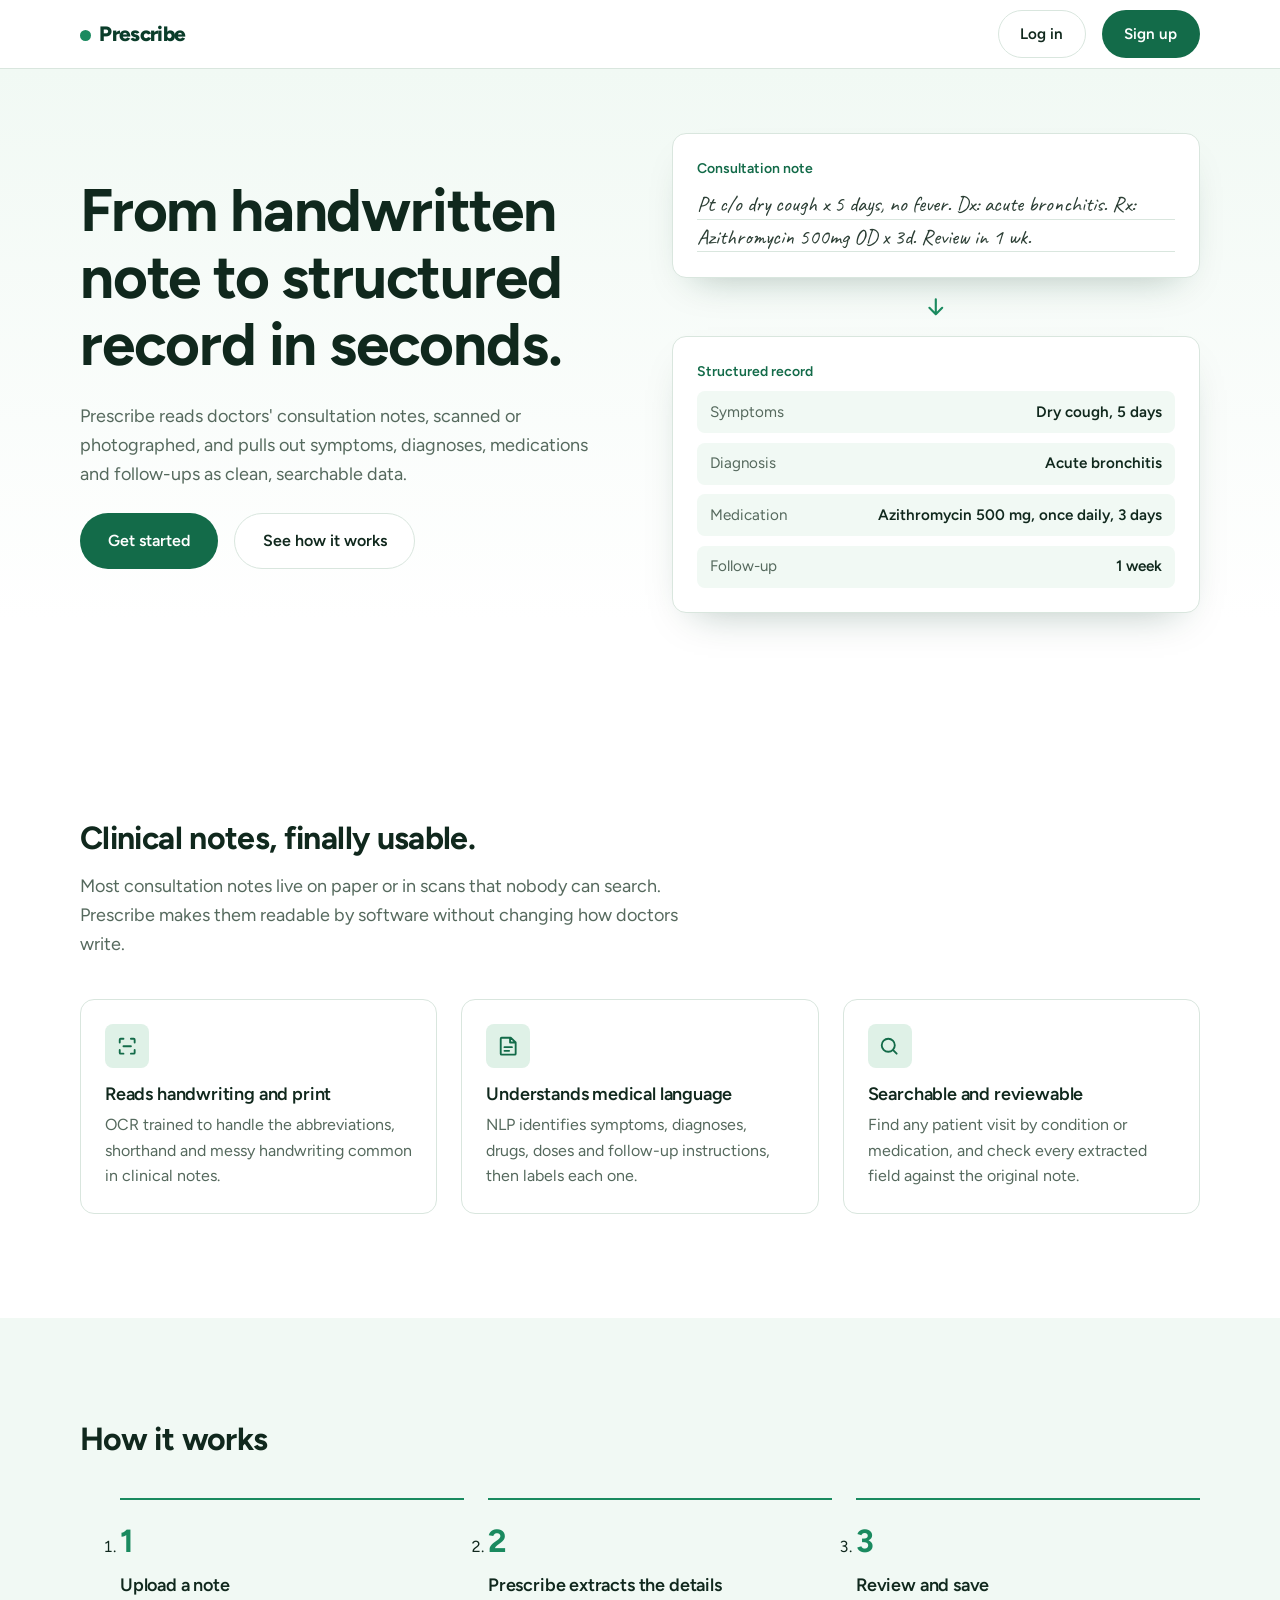
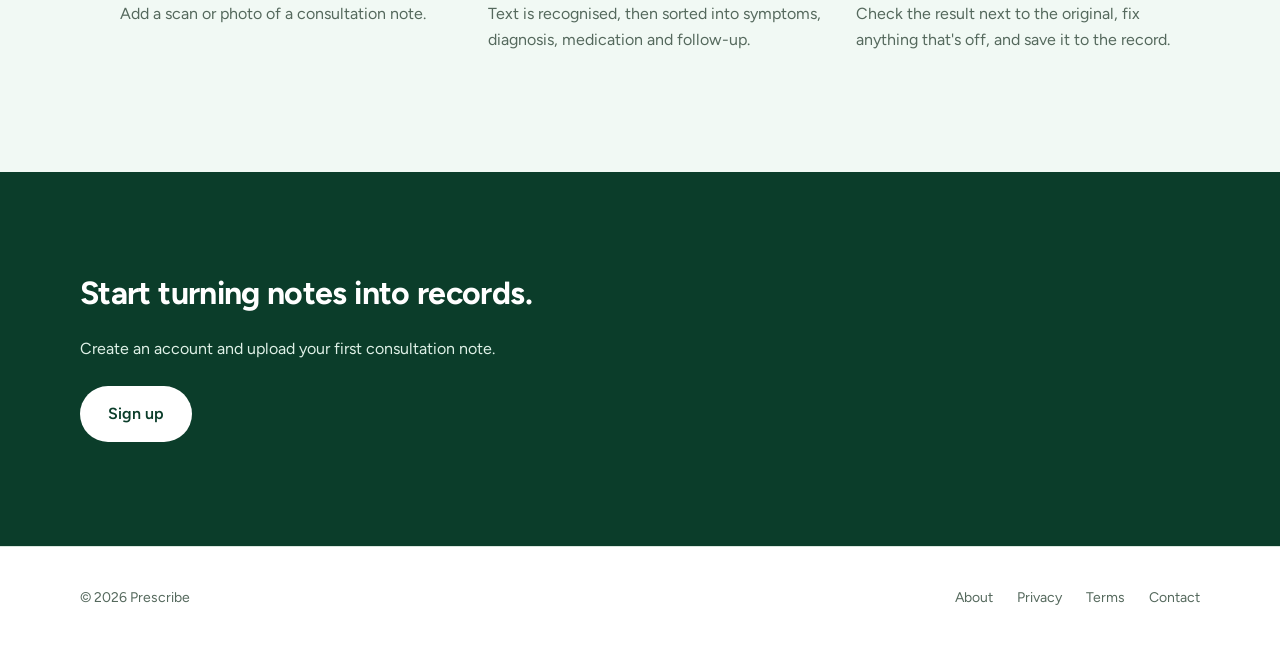
==== frontend/index.html @ 0b081e6a "added frontend pages" ====
<!DOCTYPE html>
<html lang="en">
<head>
  <meta charset="UTF-8">
  <meta name="viewport" content="width=device-width, initial-scale=1">
  <title>Prescribe — Turn consultation notes into structured data</title>
  <meta name="description" content="Prescribe reads doctors' consultation notes with OCR and NLP and turns them into clean, structured records.">
  <link rel="preconnect" href="https://fonts.googleapis.com">
  <link rel="preconnect" href="https://fonts.gstatic.com" crossorigin>
  <link href="https://fonts.googleapis.com/css2?family=Caveat:wght@500&family=Figtree:wght@400;500;600;700;800&display=swap" rel="stylesheet">
  <link rel="stylesheet" href="styles/main.css">
</head>
<body>

  <header class="site-header">
    <div class="container site-header__inner">
      <a href="index.html" class="brand">Prescribe</a>
      <div class="cluster">
        <a href="login.html" class="btn btn--ghost">Log in</a>
        <a href="signup.html" class="btn btn--primary">Sign up</a>
      </div>
    </div>
  </header>

  <main>
    <section class="hero">
      <div class="container hero__grid">
        <div class="hero__copy">
          <h1>From handwritten note to structured record in seconds.</h1>
          <p class="lead">Prescribe reads doctors' consultation notes, scanned or photographed, and pulls out symptoms, diagnoses, medications and follow-ups as clean, searchable data.</p>
          <div class="cluster">
            <a href="signup.html" class="btn btn--primary btn--lg">Get started</a>
            <a href="#how-it-works" class="btn btn--ghost btn--lg">See how it works</a>
          </div>
        </div>

        <div class="demo" aria-label="Example of a consultation note converted to structured fields">
          <div class="demo__panel">
            <p class="demo__label">Consultation note</p>
            <p class="demo__note">Pt c/o dry cough x 5 days, no fever. Dx: acute bronchitis. Rx: Azithromycin 500mg OD x 3d. Review in 1 wk.</p>
          </div>
          <svg class="demo__arrow" viewBox="0 0 24 24" fill="none" stroke="currentColor" stroke-width="2" stroke-linecap="round" stroke-linejoin="round" aria-hidden="true"><path d="M12 5v14M6 13l6 6 6-6"/></svg>
          <div class="demo__panel">
            <p class="demo__label">Structured record</p>
            <div class="demo__fields">
              <div class="demo__field"><span>Symptoms</span><span>Dry cough, 5 days</span></div>
              <div class="demo__field"><span>Diagnosis</span><span>Acute bronchitis</span></div>
              <div class="demo__field"><span>Medication</span><span>Azithromycin 500 mg, once daily, 3 days</span></div>
              <div class="demo__field"><span>Follow-up</span><span>1 week</span></div>
            </div>
          </div>
        </div>
      </div>
    </section>

    <section class="section" id="about">
      <div class="container">
        <div class="section__head">
          <h2>Clinical notes, finally usable.</h2>
          <p class="lead">Most consultation notes live on paper or in scans that nobody can search. Prescribe makes them readable by software without changing how doctors write.</p>
        </div>
        <div class="grid grid--3">
          <article class="card">
            <div class="icon-badge">
              <svg viewBox="0 0 24 24" fill="none" stroke="currentColor" stroke-width="2" stroke-linecap="round" stroke-linejoin="round" aria-hidden="true"><path d="M4 8V5a1 1 0 0 1 1-1h3M16 4h3a1 1 0 0 1 1 1v3M20 16v3a1 1 0 0 1-1 1h-3M8 20H5a1 1 0 0 1-1-1v-3M8 12h8"/></svg>
            </div>
            <h3>Reads handwriting and print</h3>
            <p>OCR trained to handle the abbreviations, shorthand and messy handwriting common in clinical notes.</p>
          </article>
          <article class="card">
            <div class="icon-badge">
              <svg viewBox="0 0 24 24" fill="none" stroke="currentColor" stroke-width="2" stroke-linecap="round" stroke-linejoin="round" aria-hidden="true"><path d="M9 3H5a1 1 0 0 0-1 1v16a1 1 0 0 0 1 1h14a1 1 0 0 0 1-1V8l-5-5H9zM14 3v5h5M8 13h8M8 17h5"/></svg>
            </div>
            <h3>Understands medical language</h3>
            <p>NLP identifies symptoms, diagnoses, drugs, doses and follow-up instructions, then labels each one.</p>
          </article>
          <article class="card">
            <div class="icon-badge">
              <svg viewBox="0 0 24 24" fill="none" stroke="currentColor" stroke-width="2" stroke-linecap="round" stroke-linejoin="round" aria-hidden="true"><circle cx="11" cy="11" r="7"/><path d="m20 20-3.5-3.5"/></svg>
            </div>
            <h3>Searchable and reviewable</h3>
            <p>Find any patient visit by condition or medication, and check every extracted field against the original note.</p>
          </article>
        </div>
      </div>
    </section>

    <section class="section section--tint" id="how-it-works">
      <div class="container">
        <div class="section__head">
          <h2>How it works</h2>
        </div>
        <ol class="steps">
          <li>
            <h3>Upload a note</h3>
            <p>Add a scan or photo of a consultation note.</p>
          </li>
          <li>
            <h3>Prescribe extracts the details</h3>
            <p>Text is recognised, then sorted into symptoms, diagnosis, medication and follow-up.</p>
          </li>
          <li>
            <h3>Review and save</h3>
            <p>Check the result next to the original, fix anything that's off, and save it to the record.</p>
          </li>
        </ol>
      </div>
    </section>

    <section class="section section--dark">
      <div class="container cta">
        <h2>Start turning notes into records.</h2>
        <p>Create an account and upload your first consultation note.</p>
        <a href="signup.html" class="btn btn--light btn--lg">Sign up</a>
      </div>
    </section>
  </main>

  <footer class="site-footer">
    <div class="container site-footer__inner">
      <span>&copy; 2026 Prescribe</span>
      <nav aria-label="Footer">
        <a href="#about">About</a>
        <a href="#">Privacy</a>
        <a href="#">Terms</a>
        <a href="#">Contact</a>
      </nav>
    </div>
  </footer>

</body>
</html>
---- frontend/styles/main.css ----
/* =========================================================
   Prescribe — main.css
   Shared styles for every page. Structure:
   1. Tokens  2. Base  3. Layout  4. Components  5. Landing page
   To restyle the whole site, change the tokens in section 1.
   ========================================================= */

/* 1. Tokens ------------------------------------------------ */
:root {
  --green-900: #0b3d2a;
  --green-700: #136b49;
  --green-600: #1a8a5f;
  --green-100: #dff1e7;
  --green-50: #f1f9f4;
  --white: #ffffff;
  --ink: #10281d;
  --muted: #55695d;
  --line: #d9e6de;

  --font: "Figtree", system-ui, -apple-system, "Segoe UI", Roboto, sans-serif;
  --text-sm: 0.875rem;
  --text-base: 1rem;
  --text-lg: 1.125rem;
  --text-xl: clamp(1.5rem, 1.2rem + 1vw, 2rem);
  --text-2xl: clamp(2.25rem, 1.5rem + 3vw, 3.75rem);

  --space-1: 0.5rem;
  --space-2: 1rem;
  --space-3: 1.5rem;
  --space-4: 2.5rem;
  --space-5: 4rem;
  --space-6: 6.5rem;

  --radius-sm: 8px;
  --radius-md: 14px;
  --radius-pill: 999px;
  --shadow: 0 18px 40px -22px rgba(11, 61, 42, 0.35);
  --container: 1120px;
}

/* 2. Base -------------------------------------------------- */
*, *::before, *::after { box-sizing: border-box; }

html { scroll-behavior: smooth; }

body {
  margin: 0;
  font-family: var(--font);
  font-size: var(--text-base);
  line-height: 1.6;
  color: var(--ink);
  background: var(--white);
  -webkit-font-smoothing: antialiased;
}

h1, h2, h3 { line-height: 1.12; letter-spacing: -0.02em; margin: 0; }
h1 { font-size: var(--text-2xl); font-weight: 700; }
h2 { font-size: var(--text-xl); font-weight: 700; }
h3 { font-size: var(--text-lg); font-weight: 600; letter-spacing: -0.01em; }
p { margin: 0; }
a { color: inherit; }
ul { margin: 0; padding: 0; list-style: none; }

:focus-visible { outline: 3px solid var(--green-600); outline-offset: 3px; border-radius: 4px; }

.lead { font-size: var(--text-lg); color: var(--muted); max-width: 52ch; }
.muted { color: var(--muted); }

/* 3. Layout ------------------------------------------------ */
.container { width: min(100% - 2.5rem, var(--container)); margin-inline: auto; }

.section { padding-block: var(--space-6); }
.section--tint { background: var(--green-50); }
.section--dark { background: var(--green-900); color: var(--white); }

.section__head { display: grid; gap: var(--space-2); max-width: 40rem; margin-bottom: var(--space-4); }

.grid { display: grid; gap: var(--space-3); }
.grid--3 { grid-template-columns: repeat(auto-fit, minmax(240px, 1fr)); }
.grid--2 { grid-template-columns: repeat(auto-fit, minmax(300px, 1fr)); }

.stack > * + * { margin-top: var(--space-2); }
.cluster { display: flex; flex-wrap: wrap; gap: var(--space-2); align-items: center; }

/* 4. Components -------------------------------------------- */

/* Buttons */
.btn {
  display: inline-flex; align-items: center; justify-content: center;
  padding: 0.7rem 1.35rem;
  font: inherit; font-weight: 600; font-size: 0.95rem;
  text-decoration: none; cursor: pointer;
  border: 1.5px solid transparent; border-radius: var(--radius-pill);
  transition: background-color 0.15s, color 0.15s, border-color 0.15s;
}
.btn--primary { background: var(--green-700); color: var(--white); }
.btn--primary:hover { background: var(--green-900); }
.btn--ghost { border-color: var(--line); color: var(--ink); background: var(--white); }
.btn--ghost:hover { border-color: var(--green-700); color: var(--green-700); }
.btn--light { background: var(--white); color: var(--green-900); }
.btn--light:hover { background: var(--green-100); }
.btn--lg { padding: 0.9rem 1.7rem; font-size: 1rem; }

/* Header */
.site-header {
  position: sticky; top: 0; z-index: 10;
  background: rgba(255, 255, 255, 0.92);
  backdrop-filter: blur(10px);
  border-bottom: 1px solid var(--line);
}
.site-header__inner { display: flex; align-items: center; justify-content: space-between; height: 4.25rem; }
.brand { font-size: 1.3rem; font-weight: 800; letter-spacing: -0.03em; color: var(--green-900); text-decoration: none; }
.brand::before {
  content: ""; display: inline-block; width: 0.7rem; height: 0.7rem; margin-right: 0.5rem;
  background: var(--green-600); border-radius: 50%;
}

/* Card */
.card { background: var(--white); border: 1px solid var(--line); border-radius: var(--radius-md); padding: var(--space-3); }
.card > * + * { margin-top: var(--space-1); }
.card p { color: var(--muted); }
.icon-badge {
  display: grid; place-items: center; width: 2.75rem; height: 2.75rem; margin-bottom: var(--space-2);
  background: var(--green-100); color: var(--green-700); border-radius: var(--radius-sm);
}
.icon-badge svg { width: 1.4rem; height: 1.4rem; }

/* Footer */
.site-footer { border-top: 1px solid var(--line); padding-block: var(--space-4); font-size: var(--text-sm); color: var(--muted); }
.site-footer__inner { display: flex; flex-wrap: wrap; gap: var(--space-2) var(--space-4); align-items: center; justify-content: space-between; }
.site-footer nav { display: flex; gap: var(--space-3); }
.site-footer a { text-decoration: none; }
.site-footer a:hover { color: var(--green-700); }

/* 5. Landing page ------------------------------------------ */
.hero { padding-block: var(--space-5) var(--space-6); background: linear-gradient(180deg, var(--green-50), var(--white) 85%); }
.hero__grid { display: grid; gap: var(--space-5); align-items: center; grid-template-columns: repeat(auto-fit, minmax(320px, 1fr)); }
.hero__copy > * + * { margin-top: var(--space-3); }

/* Note-to-data demo */
.demo { display: grid; gap: var(--space-2); }
.demo__panel { background: var(--white); border: 1px solid var(--line); border-radius: var(--radius-md); padding: var(--space-3); box-shadow: var(--shadow); }
.demo__label { font-size: var(--text-sm); font-weight: 600; color: var(--green-700); margin-bottom: var(--space-1); }
.demo__note {
  font-family: "Caveat", "Segoe Script", "Bradley Hand", cursive;
  font-size: 1.35rem; line-height: 1.5; color: #2a3d33;
  background-image: repeating-linear-gradient(transparent, transparent 1.95rem, var(--line) 1.95rem, var(--line) calc(1.95rem + 1px));
}
.demo__fields { display: grid; gap: 0.6rem; }
.demo__field { display: flex; justify-content: space-between; gap: var(--space-2); padding: 0.55rem 0.8rem; background: var(--green-50); border-radius: var(--radius-sm); font-size: 0.95rem; }
.demo__field span:first-child { color: var(--muted); }
.demo__field span:last-child { font-weight: 600; text-align: right; }
.demo__arrow { justify-self: center; color: var(--green-600); width: 1.6rem; height: 1.6rem; }

/* Steps (a real sequence, so numbered) */
.steps { display: grid; gap: var(--space-3); counter-reset: step; grid-template-columns: repeat(auto-fit, minmax(240px, 1fr)); }
.steps li { counter-increment: step; padding-top: var(--space-2); border-top: 2px solid var(--green-600); }
.steps li::before { content: counter(step); display: block; font-size: var(--text-xl); font-weight: 700; color: var(--green-600); margin-bottom: var(--space-1); }
.steps p { color: var(--muted); margin-top: 0.4rem; }

/* CTA band */
.cta { display: grid; gap: var(--space-3); justify-items: start; }
.cta p { color: var(--green-100); max-width: 46ch; }

@media (prefers-reduced-motion: reduce) {
  html { scroll-behavior: auto; }
  .btn { transition: none; }
}
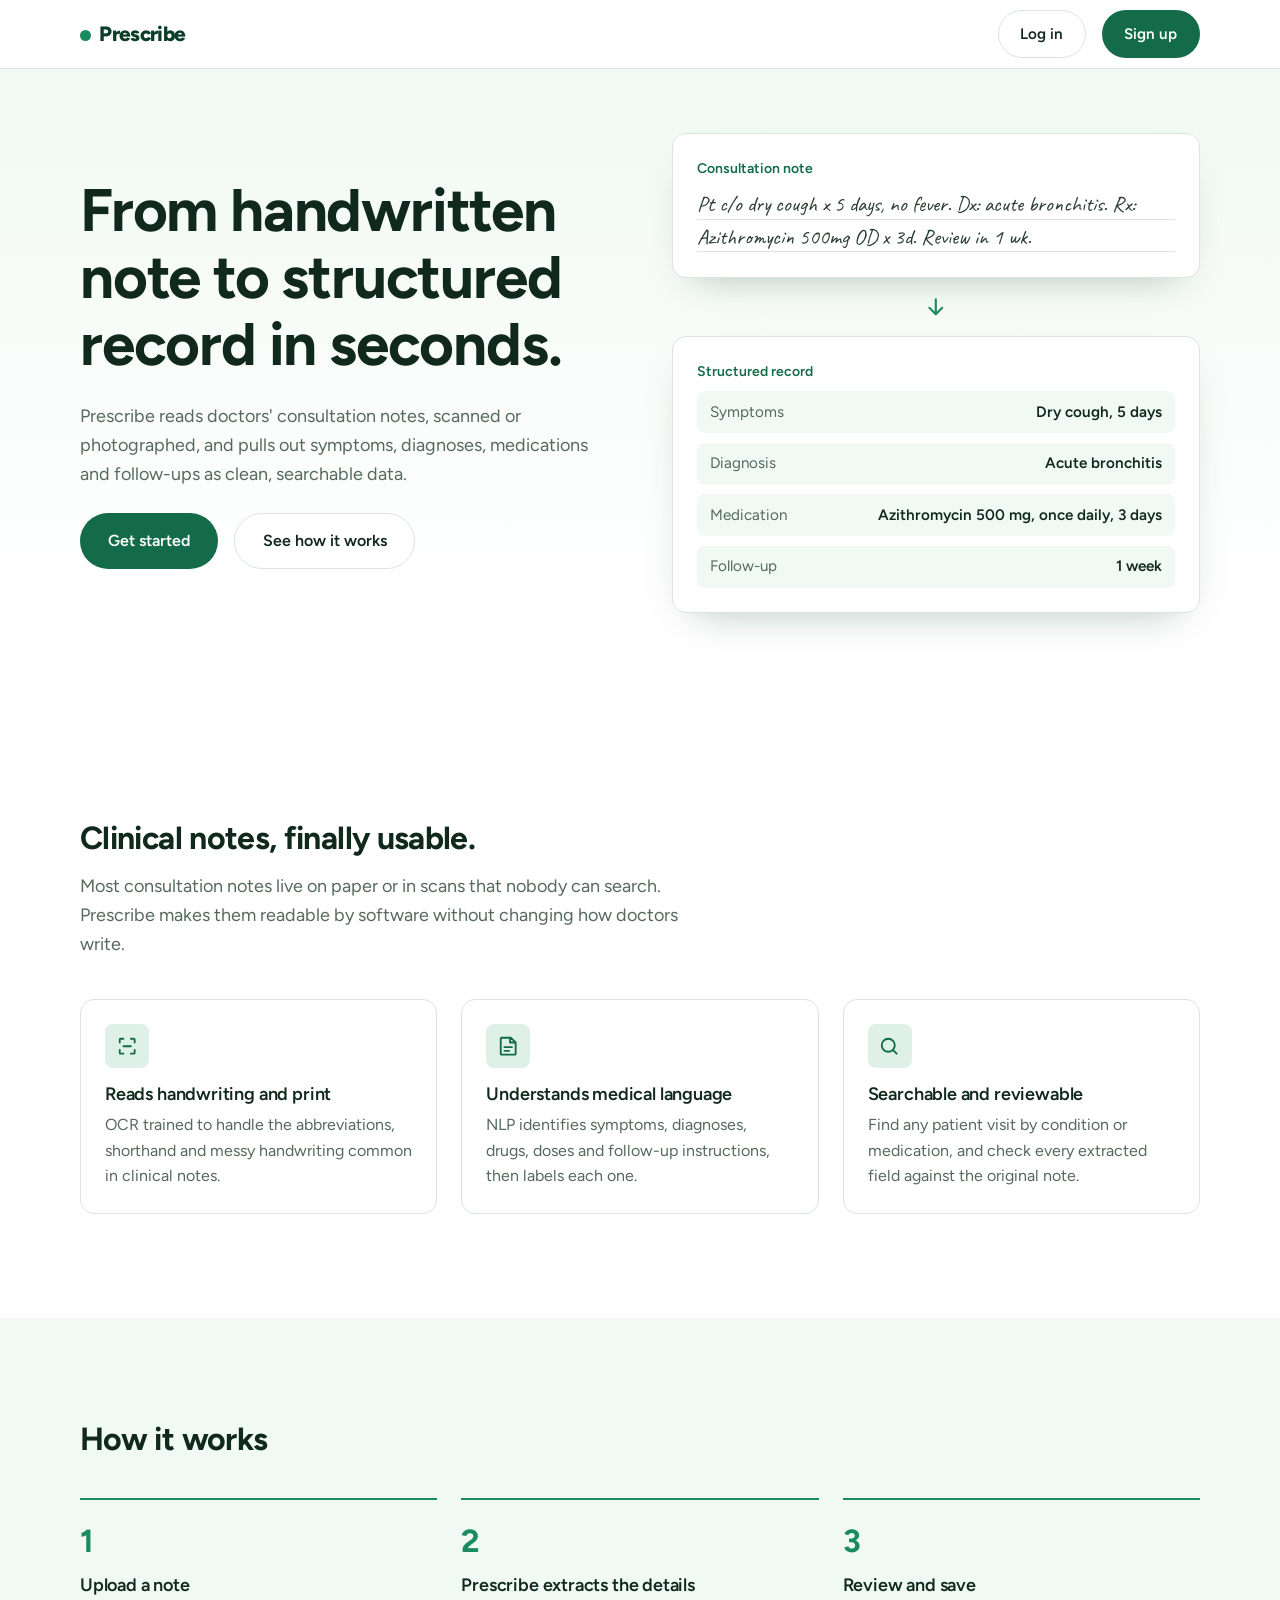
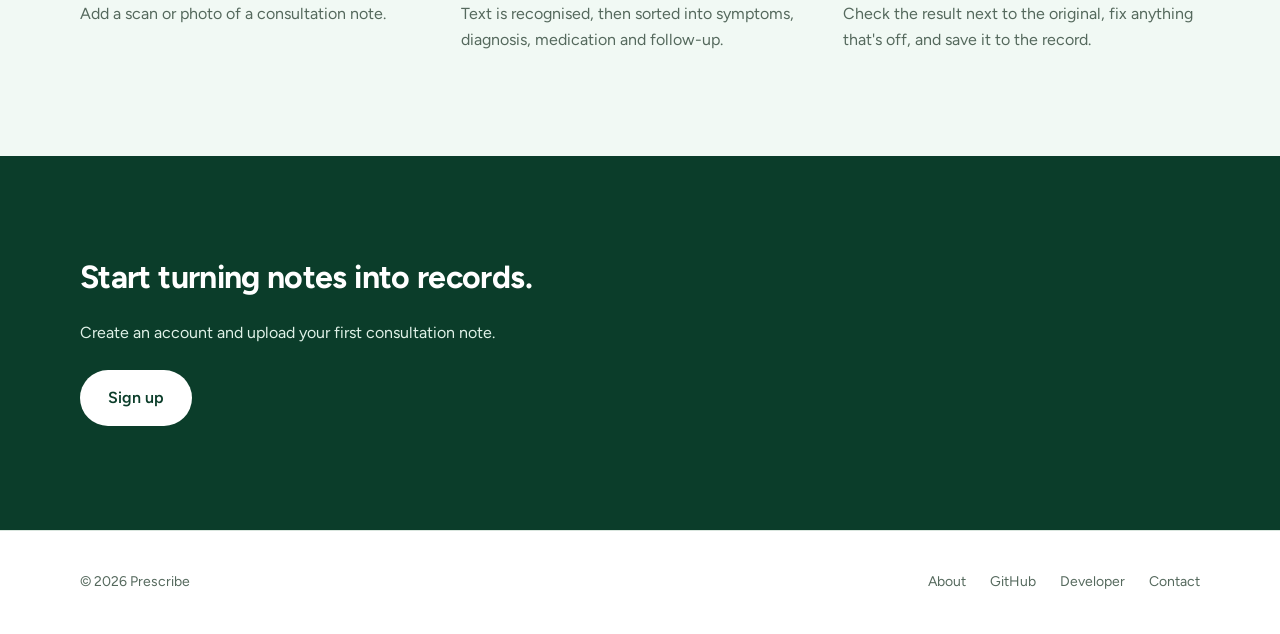
==== commit 5141bf0d: "small changes on homepage" ====
--- a/frontend/index.html
+++ b/frontend/index.html
@@ -90,7 +90,7 @@
         <div class="section__head">
           <h2>How it works</h2>
         </div>
-        <ol class="steps">
+        <ul class="steps">
           <li>
             <h3>Upload a note</h3>
             <p>Add a scan or photo of a consultation note.</p>
@@ -103,7 +103,7 @@
             <h3>Review and save</h3>
             <p>Check the result next to the original, fix anything that's off, and save it to the record.</p>
           </li>
-        </ol>
+        </ul>
       </div>
     </section>
 
@@ -121,9 +121,9 @@
       <span>&copy; 2026 Prescribe</span>
       <nav aria-label="Footer">
         <a href="#about">About</a>
-        <a href="#">Privacy</a>
-        <a href="#">Terms</a>
-        <a href="#">Contact</a>
+        <a href="https://github.com/safwanishere/prescribe" target="_blank">GitHub</a>
+        <a href="https://safwan.tech" target="_blank">Developer</a>
+        <a href="mailto:mohammedsafwan261205@gmail.com" target="_blank">Contact</a>
       </nav>
     </div>
   </footer>
--- a/frontend/styles/main.css
+++ b/frontend/styles/main.css
@@ -166,3 +166,5 @@
   html { scroll-behavior: auto; }
   .btn { transition: none; }
 }
+
+.red-txt { color: red; }
